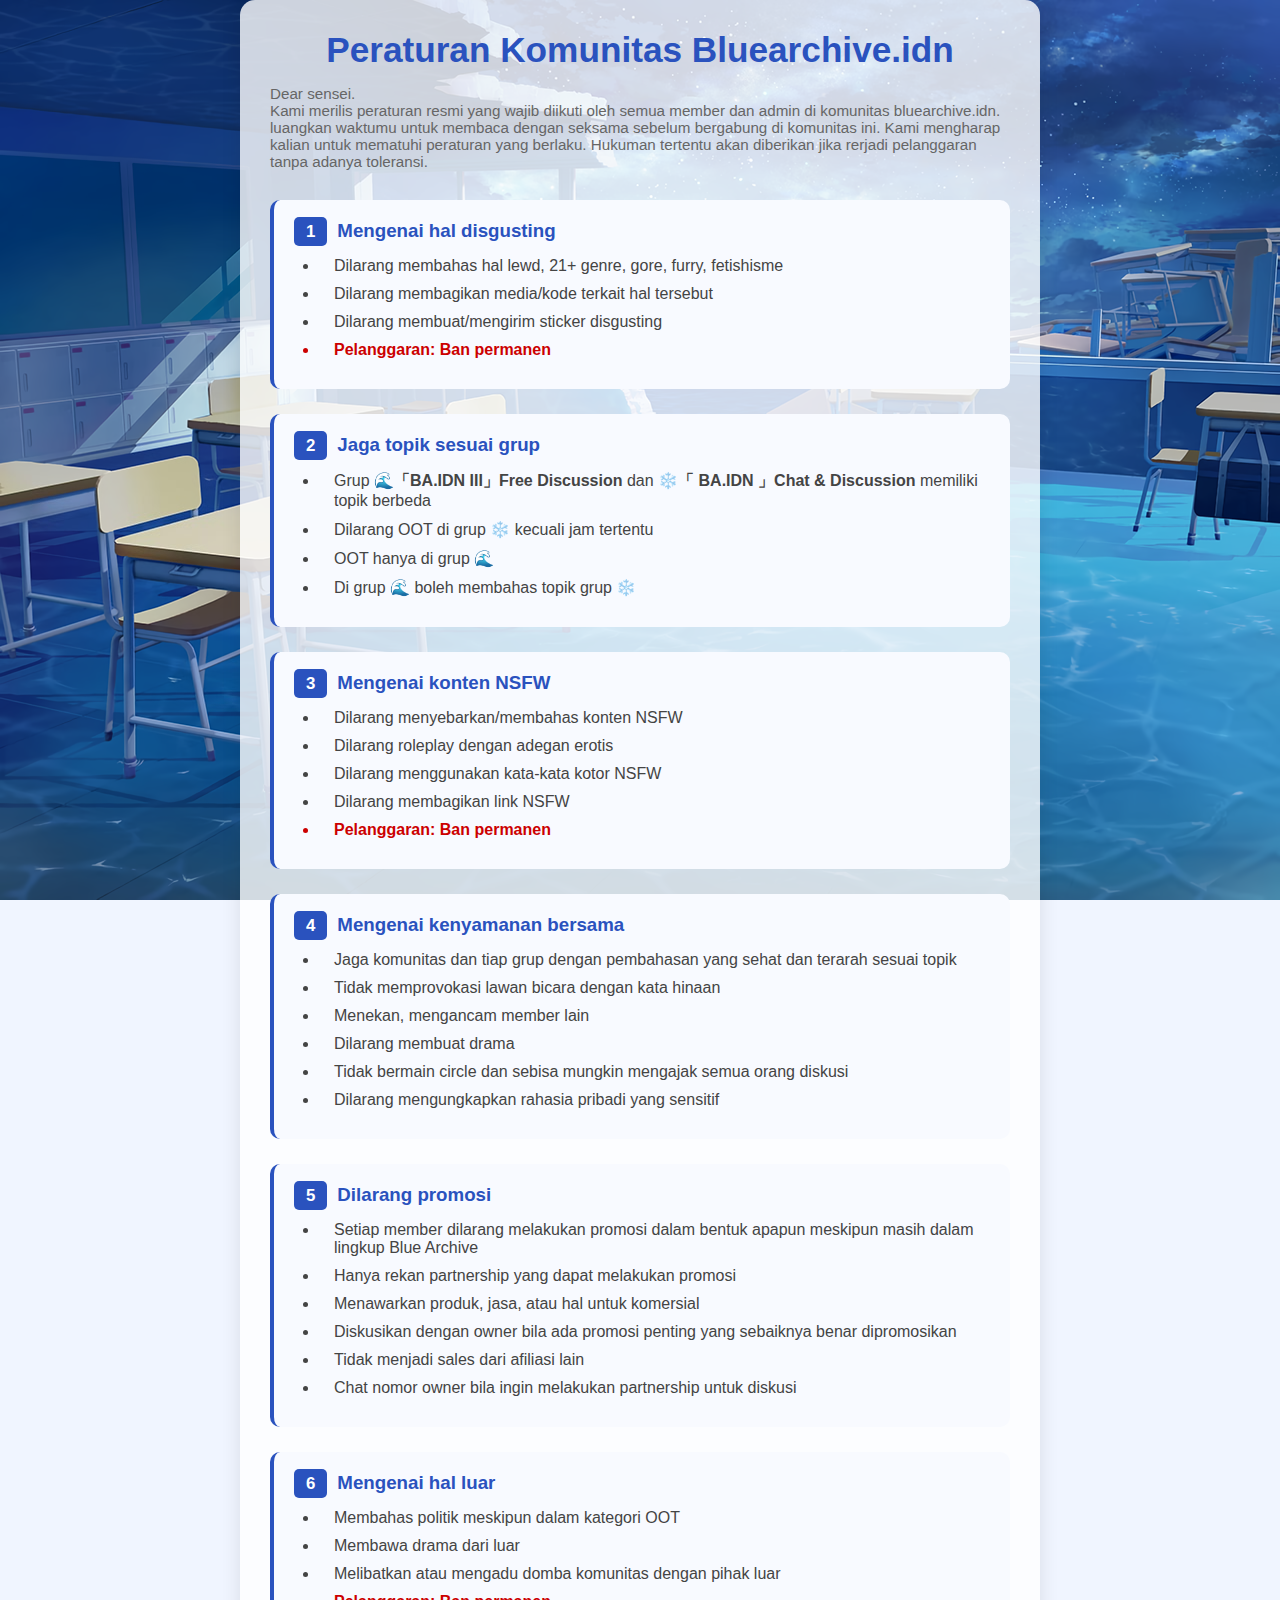
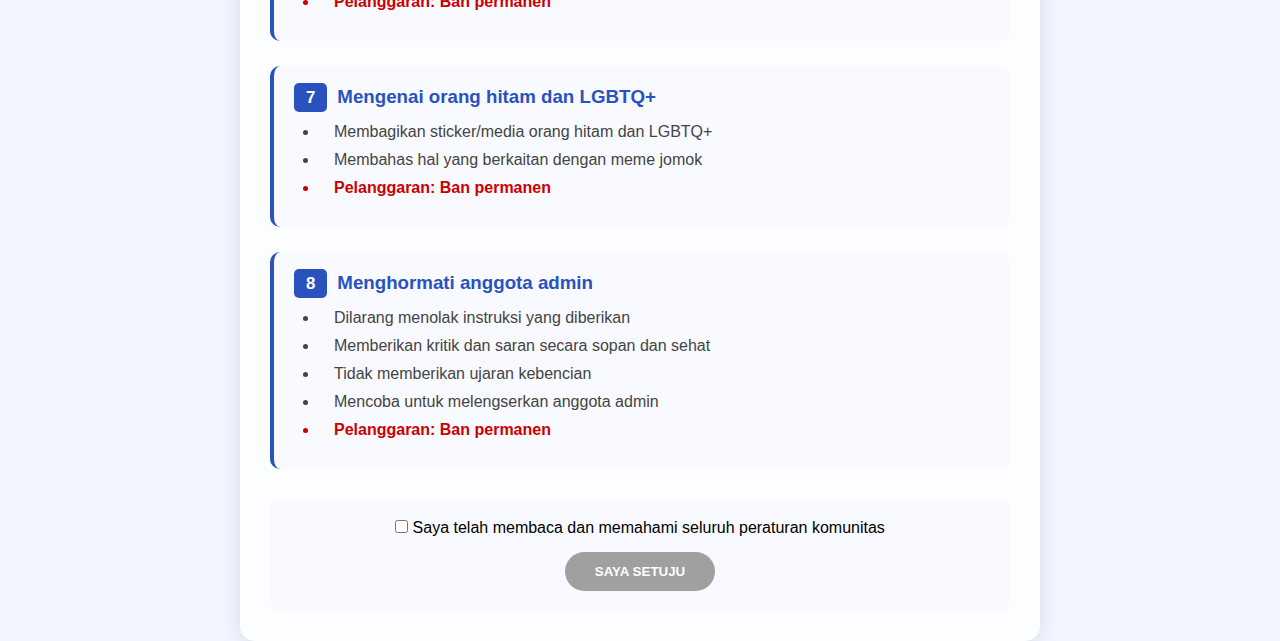
==== index.html @ 391823a8 "Update index.html" ====
<!DOCTYPE html>
<html lang="id">
<head>
    <meta charset="UTF-8">
    <meta name="viewport" content="width=device-width, initial-scale=1.0">
    <title>Peraturan Komunitas Bluearchive.idn</title>

    <!-- Favicon dengan nama logo.png di folder resource -->
    <link rel="icon" href="resource/logo.jpg" type="image/jpg">

    <!-- Open Graph Meta Tags (untuk preview di media sosial) -->
    <meta property="og:title" content="Peraturan Komunitas Bluearchive.idn">
    <meta property="og:description" content="Dear sensei. Kami merilis peraturan resmi yang wajib diikuti oleh semua member dan admin di komunitas bluearchive.idn. Luangkan waktumu untuk membaca dengan seksama sebelum bergabung di komunitas ini. Kami mengharap kalian untuk mematuhi peraturan yang berlaku. Hukuman tertentu akan diberikan jika terjadi pelanggaran tanpa adanya toleransi.">
    <meta property="og:image" content="resource/logo.jpg"> <!-- Gambar preview -->
    <meta property="og:url" content="https://ramchann.github.io/Peraturan-Komunitas-Bluearchive.idn/"> <!-- URL GitHub Pages -->

    <!-- Twitter Card Meta Tags (untuk preview di Twitter) -->
    <meta name="twitter:card" content="summary_large_image">
    <meta name="twitter:title" content="Peraturan Komunitas Bluearchive.idn">
    <meta name="twitter:description" content="Dear sensei. Kami merilis peraturan resmi yang wajib diikuti oleh semua member dan admin di komunitas bluearchive.idn. Luangkan waktumu untuk membaca dengan seksama sebelum bergabung di komunitas ini. Kami mengharap kalian untuk mematuhi peraturan yang berlaku. Hukuman tertentu akan diberikan jika terjadi pelanggaran tanpa adanya toleransi.">
    <meta name="twitter:image" content="resource/logo.jpg"> <!-- Gambar preview di Twitter -->
    <meta name="twitter:url" content="https://ramchann.github.io/Peraturan-Komunitas-Bluearchive.idn/"> <!-- URL GitHub Pages -->
    
    <link rel="stylesheet" href="styles.css">
</head>
<body>
    <div class="container">
        <h1>Peraturan Komunitas Bluearchive.idn</h1>
        <p class="subtitle">Dear sensei. <br>Kami merilis peraturan resmi yang wajib diikuti oleh semua member dan admin di komunitas bluearchive.idn. luangkan waktumu untuk membaca dengan seksama sebelum bergabung di komunitas ini. Kami mengharap kalian untuk mematuhi peraturan yang berlaku. Hukuman tertentu akan diberikan jika rerjadi pelanggaran tanpa adanya toleransi.</p>
        
        <div class="rules-list">
            <div class="rule-category">
                <h3>Mengenai hal disgusting</h3>
                <ul>
                    <li>Dilarang membahas hal lewd, 21+ genre, gore, furry, fetishisme</li>
                    <li>Dilarang membagikan media/kode terkait hal tersebut</li>
                    <li>Dilarang membuat/mengirim sticker disgusting</li>
                    <li class="punishment">Pelanggaran: Ban permanen</li>
                </ul>
            </div>

            <div class="rule-category">
                <h3>Jaga topik sesuai grup</h3>
                <ul>
                    <li>Grup <strong>🌊「BA.IDN III」Free Discussion</strong> dan <strong>❄️「 BA.IDN 」Chat & Discussion</strong> memiliki topik berbeda</li>
                    <li>Dilarang OOT di grup ❄️ kecuali jam tertentu</li>
                    <li>OOT hanya di grup 🌊</li>
                    <li>Di grup 🌊 boleh membahas topik grup ❄️</li>
                </ul>
            </div>

            <div class="rule-category">
                <h3>Mengenai konten NSFW</h3>
                <ul>
                   <li>Dilarang menyebarkan/membahas konten NSFW</li>
                   <li>Dilarang roleplay dengan adegan erotis</li>
                   <li>Dilarang menggunakan kata-kata kotor NSFW</li>
                   <li>Dilarang membagikan link NSFW</li>
                   <li class="punishment">Pelanggaran: Ban permanen</li>
               </ul>
            </div>

            <div class="rule-category">
                <h3>Mengenai kenyamanan bersama</h3>
                <ul>
                    <li>Jaga komunitas dan tiap grup dengan pembahasan yang sehat dan terarah sesuai topik</li>
                    <li>Tidak memprovokasi lawan bicara dengan kata hinaan</li>
                    <li>Menekan, mengancam member lain</li>
                    <li>Dilarang membuat drama</li>
                    <li>Tidak bermain circle dan sebisa mungkin mengajak semua orang diskusi</li>
                    <li>Dilarang mengungkapkan rahasia pribadi yang sensitif</li>
                </ul>
            </div>

            <div class="rule-category">
                <h3>Dilarang promosi</h3>
                <ul>
                    <li>Setiap member dilarang melakukan promosi dalam bentuk apapun meskipun masih dalam lingkup Blue Archive</li>
                    <li>Hanya rekan partnership yang dapat melakukan promosi</li>
                    <li>Menawarkan produk, jasa, atau hal untuk komersial</li>
                    <li>Diskusikan dengan owner bila ada promosi penting yang sebaiknya benar dipromosikan</li>
                    <li>Tidak menjadi sales dari afiliasi lain</li>
                    <li>Chat nomor owner bila ingin melakukan partnership untuk diskusi</li>
                </ul>
            </div>

            <div class="rule-category">
                <h3>Mengenai hal luar</h3>
                <ul>
                    <li>Membahas politik meskipun dalam kategori OOT</li>
                    <li>Membawa drama dari luar</li>
                    <li>Melibatkan atau mengadu domba komunitas dengan pihak luar</li>
                    <li class="punishment">Pelanggaran: Ban permanen</li>
                </ul>
            </div>

            <div class="rule-category">
                <h3>Mengenai orang hitam dan LGBTQ+</h3>
                <ul>
                    <li>Membagikan sticker/media orang hitam dan LGBTQ+</li>
                    <li>Membahas hal yang berkaitan dengan meme jomok</li>
                    <li class="punishment">Pelanggaran: Ban permanen</li>
                </ul>
            </div>

            <div class="rule-category">
                <h3>Menghormati anggota admin</h3>
                <ul>
                    <li>Dilarang menolak instruksi yang diberikan</li>
                    <li>Memberikan kritik dan saran secara sopan dan sehat</li>
                    <li>Tidak memberikan ujaran kebencian</li>
                    <li>Mencoba untuk melengserkan anggota admin</li>
                    <li class="punishment">Pelanggaran: Ban permanen</li>
                </ul>
            </div>
        </div>

        <div class="checkbox-container">
            <input type="checkbox" id="agreeCheckbox">
            <label for="agreeCheckbox">Saya telah membaca dan memahami seluruh peraturan komunitas</label>
            <br>
            <button id="agreeButton" disabled>SAYA SETUJU</button>
        </div>
    </div>

    <script src="script.js"></script>
</body>
</html>
---- styles.css ----
* {
    margin: 0;
    padding: 0;
    box-sizing: border-box;
    font-family: 'Segoe UI', Tahoma, Geneva, Verdana, sans-serif;
}

body {
    background-color: #f0f5ff; /* Warna latar belakang jika gambar tidak tampil */
    background-image: url('resource/image.png');
    background-size: cover;
    background-position: center;
    background-repeat: no-repeat;
    background-attachment: fixed;
}

.container {
    max-width: 800px;
    margin: 0 auto;
    background: rgba(255, 255, 255, 0.8); /* Warna putih dengan transparansi 80% */
    padding: 30px;
    border-radius: 15px;
    box-shadow: 0 4px 20px rgba(0,0,0,0.1);
}

h1 {
    color: #2a52be;
    text-align: center;
    margin-bottom: 15px;
    font-size: 2.2em;
}

.subtitle {
    text-align: left;
    color: #666;
    margin-bottom: 30px;
    font-size: 0.95em;
}

.rules-list {
    counter-reset: peraturan;
}

.rule-category {
    margin-bottom: 25px;
    padding: 20px;
    background: #f8faff;
    border-radius: 10px;
    border-left: 4px solid #2a52be;
    transition: transform 0.2s;
}

.rule-category:hover {
    transform: translateX(5px);
    background-color: #e6efff;
}

.rule-category h3 {
    color: #2a52be;
    margin-bottom: 15px;
    counter-increment: peraturan;
}

.rule-category h3::before {
    content: counter(peraturan);
    background: #2a52be;
    color: white;
    padding: 5px 12px;
    border-radius: 5px;
    margin-right: 10px;
    font-size: 0.9em;
}

.rule-category ul {
    margin-left: 25px;
    color: #444;
}

.rule-category li {
    margin-bottom: 10px;
    position: relative;
    padding-left: 15px;
}

.punishment {
    color: #cc0000;
    font-weight: bold;
}

.checkbox-container {
    margin-top: 30px;
    padding: 20px;
    background: #f8faff;
    border-radius: 10px;
    text-align: center;
}

#agreeButton {
    background: #2a52be;
    color: white;
    padding: 12px 30px;
    border: none;
    border-radius: 25px;
    cursor: pointer;
    font-weight: bold;
    transition: all 0.3s;
    margin-top: 15px;
}

#agreeButton:disabled {
    background: #a0a0a0;
    cursor: not-allowed;
}

@media (max-width: 600px) {
    .container {
        padding: 15px;
    }
    
    h1 {
        font-size: 1.8em;
    }
    
    .rule-category {
        padding: 15px;
    }
}
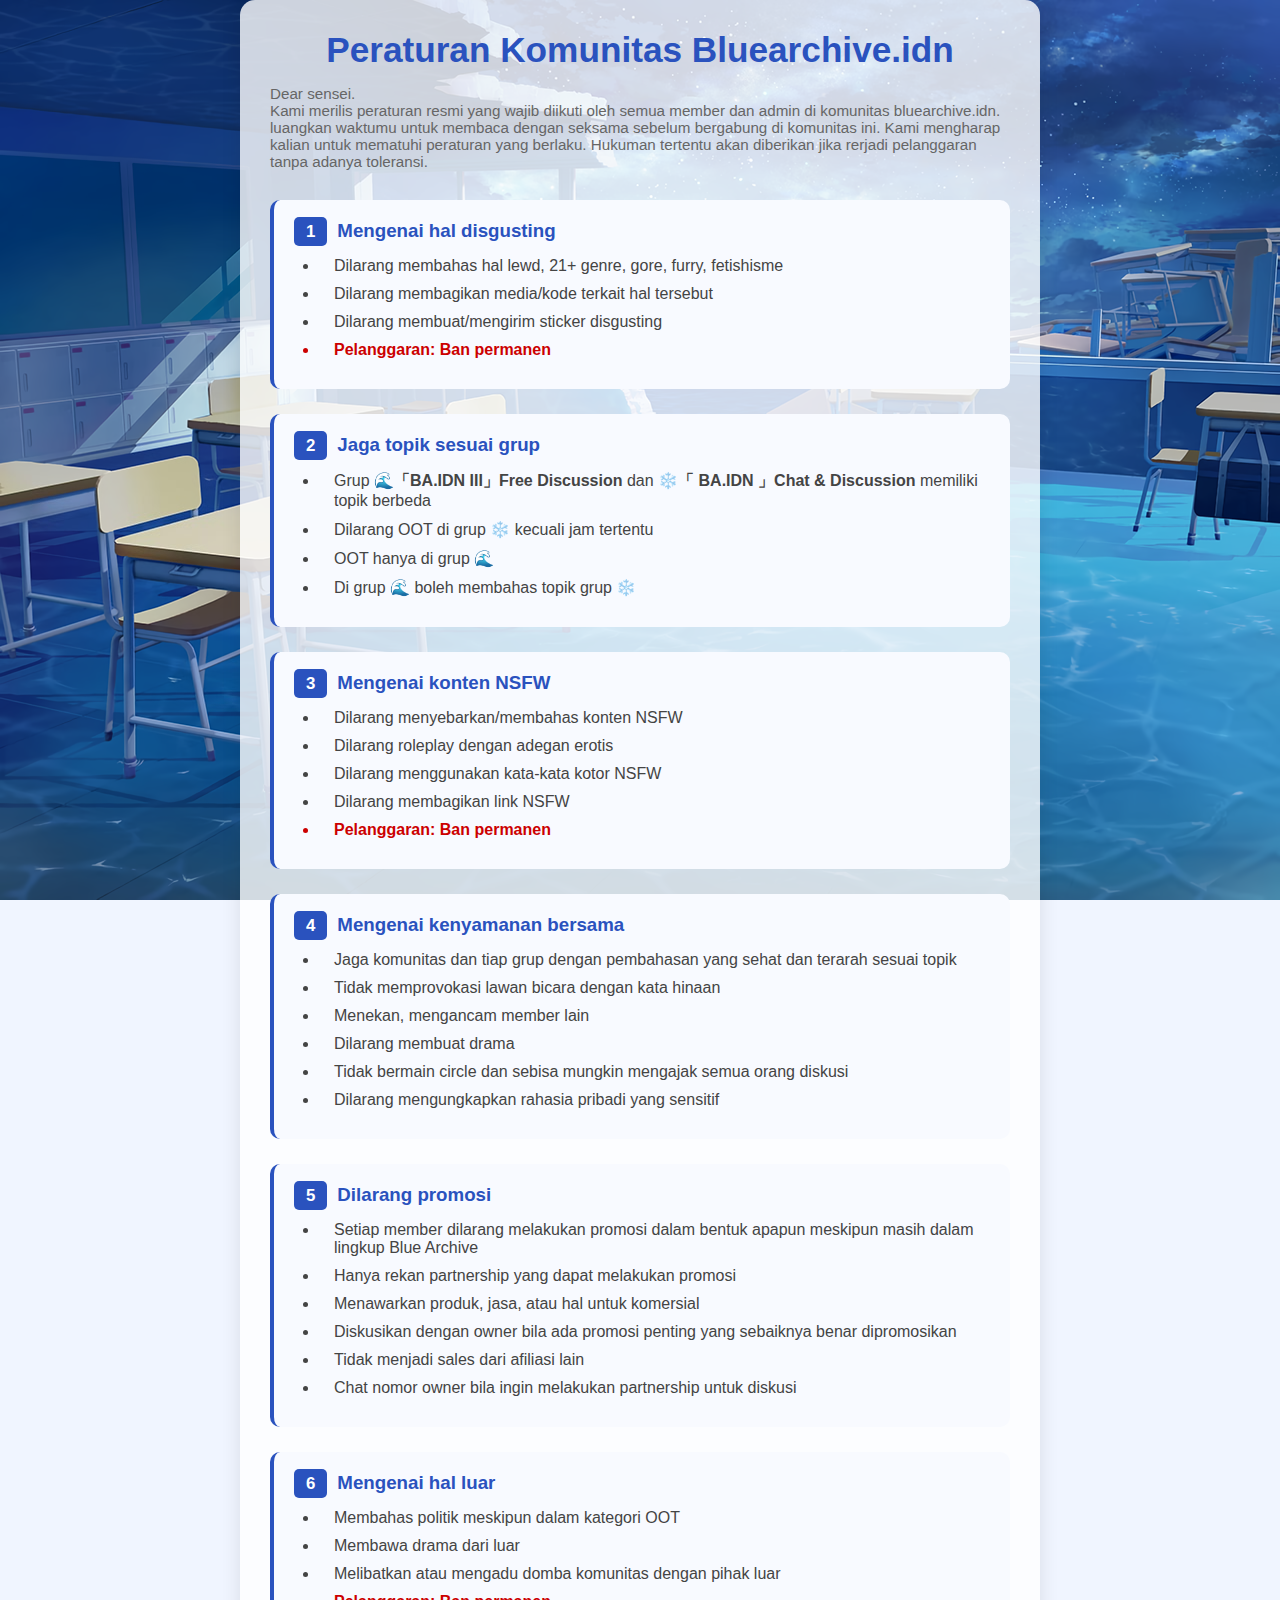
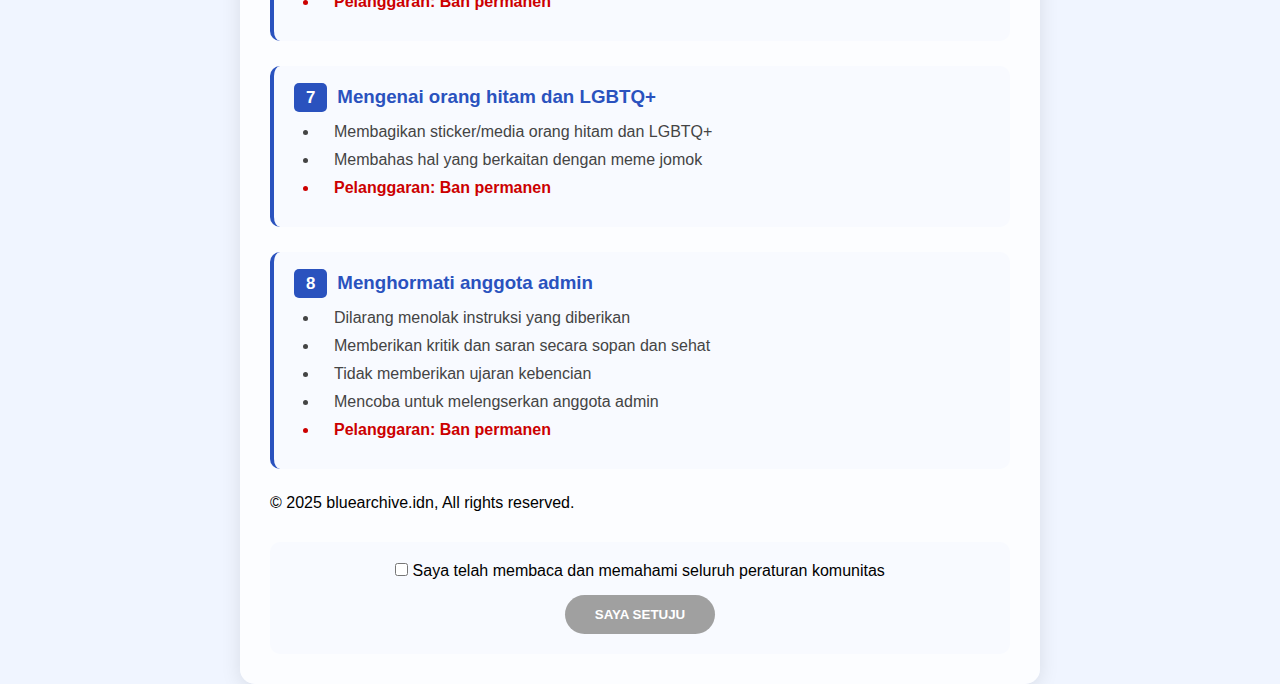
==== commit 84ffadc8: "Update index.html" ====
--- a/index.html
+++ b/index.html
@@ -5,21 +5,23 @@
     <meta name="viewport" content="width=device-width, initial-scale=1.0">
     <title>Peraturan Komunitas Bluearchive.idn</title>
 
-    <!-- Favicon dengan nama logo.png di folder resource -->
-    <link rel="icon" href="resource/logo.jpg" type="image/jpg">
+    <!-- favicon -->
+    <link rel="icon" href="resource/logonobg.png" type="image/png">
 
-    <!-- Open Graph Meta Tags (untuk preview di media sosial) -->
+    <!-- Open Graph Meta Tags -->
     <meta property="og:title" content="Peraturan Komunitas Bluearchive.idn">
     <meta property="og:description" content="Dear sensei. Kami merilis peraturan resmi yang wajib diikuti oleh semua member dan admin di komunitas bluearchive.idn. Luangkan waktumu untuk membaca dengan seksama sebelum bergabung di komunitas ini. Kami mengharap kalian untuk mematuhi peraturan yang berlaku. Hukuman tertentu akan diberikan jika terjadi pelanggaran tanpa adanya toleransi.">
-    <meta property="og:image" content="resource/logo.jpg"> <!-- Gambar preview -->
-    <meta property="og:url" content="https://ramchann.github.io/Peraturan-Komunitas-Bluearchive.idn/"> <!-- URL GitHub Pages -->
+    <meta property="og:image" content="https://ramchann.github.io/Peraturan-Komunitas-Bluearchive.idn/resource/BAIDN2.jpg"> <!-- Pastikan URL gambar absolut -->
+    <meta property="og:image:type" content="image/jpeg">
+    <meta property="og:url" content="https://ramchann.github.io/Peraturan-Komunitas-Bluearchive.idn/">
+    <meta property="og:type" content="website">
 
-    <!-- Twitter Card Meta Tags (untuk preview di Twitter) -->
+    <!-- Twitter Card Meta Tags -->
     <meta name="twitter:card" content="summary_large_image">
     <meta name="twitter:title" content="Peraturan Komunitas Bluearchive.idn">
     <meta name="twitter:description" content="Dear sensei. Kami merilis peraturan resmi yang wajib diikuti oleh semua member dan admin di komunitas bluearchive.idn. Luangkan waktumu untuk membaca dengan seksama sebelum bergabung di komunitas ini. Kami mengharap kalian untuk mematuhi peraturan yang berlaku. Hukuman tertentu akan diberikan jika terjadi pelanggaran tanpa adanya toleransi.">
-    <meta name="twitter:image" content="resource/logo.jpg"> <!-- Gambar preview di Twitter -->
-    <meta name="twitter:url" content="https://ramchann.github.io/Peraturan-Komunitas-Bluearchive.idn/"> <!-- URL GitHub Pages -->
+    <meta name="twitter:image" content="https://ramchann.github.io/Peraturan-Komunitas-Bluearchive.idn/resource/BAIDN2.jpg"> <!-- Gunakan URL absolut -->
+    <meta name="twitter:url" content="https://ramchann.github.io/Peraturan-Komunitas-Bluearchive.idn/">
     
     <link rel="stylesheet" href="styles.css">
 </head>
@@ -114,6 +116,10 @@
                 </ul>
             </div>
         </div>
+        
+        <div class="copyright">
+            © 2025 bluearchive.idn, All rights reserved.
+        </div>
 
         <div class="checkbox-container">
             <input type="checkbox" id="agreeCheckbox">
--- a/styles.css
+++ b/styles.css
@@ -6,7 +6,7 @@
 }
 
 body {
-    background-color: #f0f5ff; /* Warna latar belakang jika gambar tidak tampil */
+    background-color: #f0f5ff;
     background-image: url('resource/image.png');
     background-size: cover;
     background-position: center;
@@ -17,7 +17,7 @@
 .container {
     max-width: 800px;
     margin: 0 auto;
-    background: rgba(255, 255, 255, 0.8); /* Warna putih dengan transparansi 80% */
+    background: rgba(255, 255, 255, 0.8); /* transparasi 80% */
     padding: 30px;
     border-radius: 15px;
     box-shadow: 0 4px 20px rgba(0,0,0,0.1);
